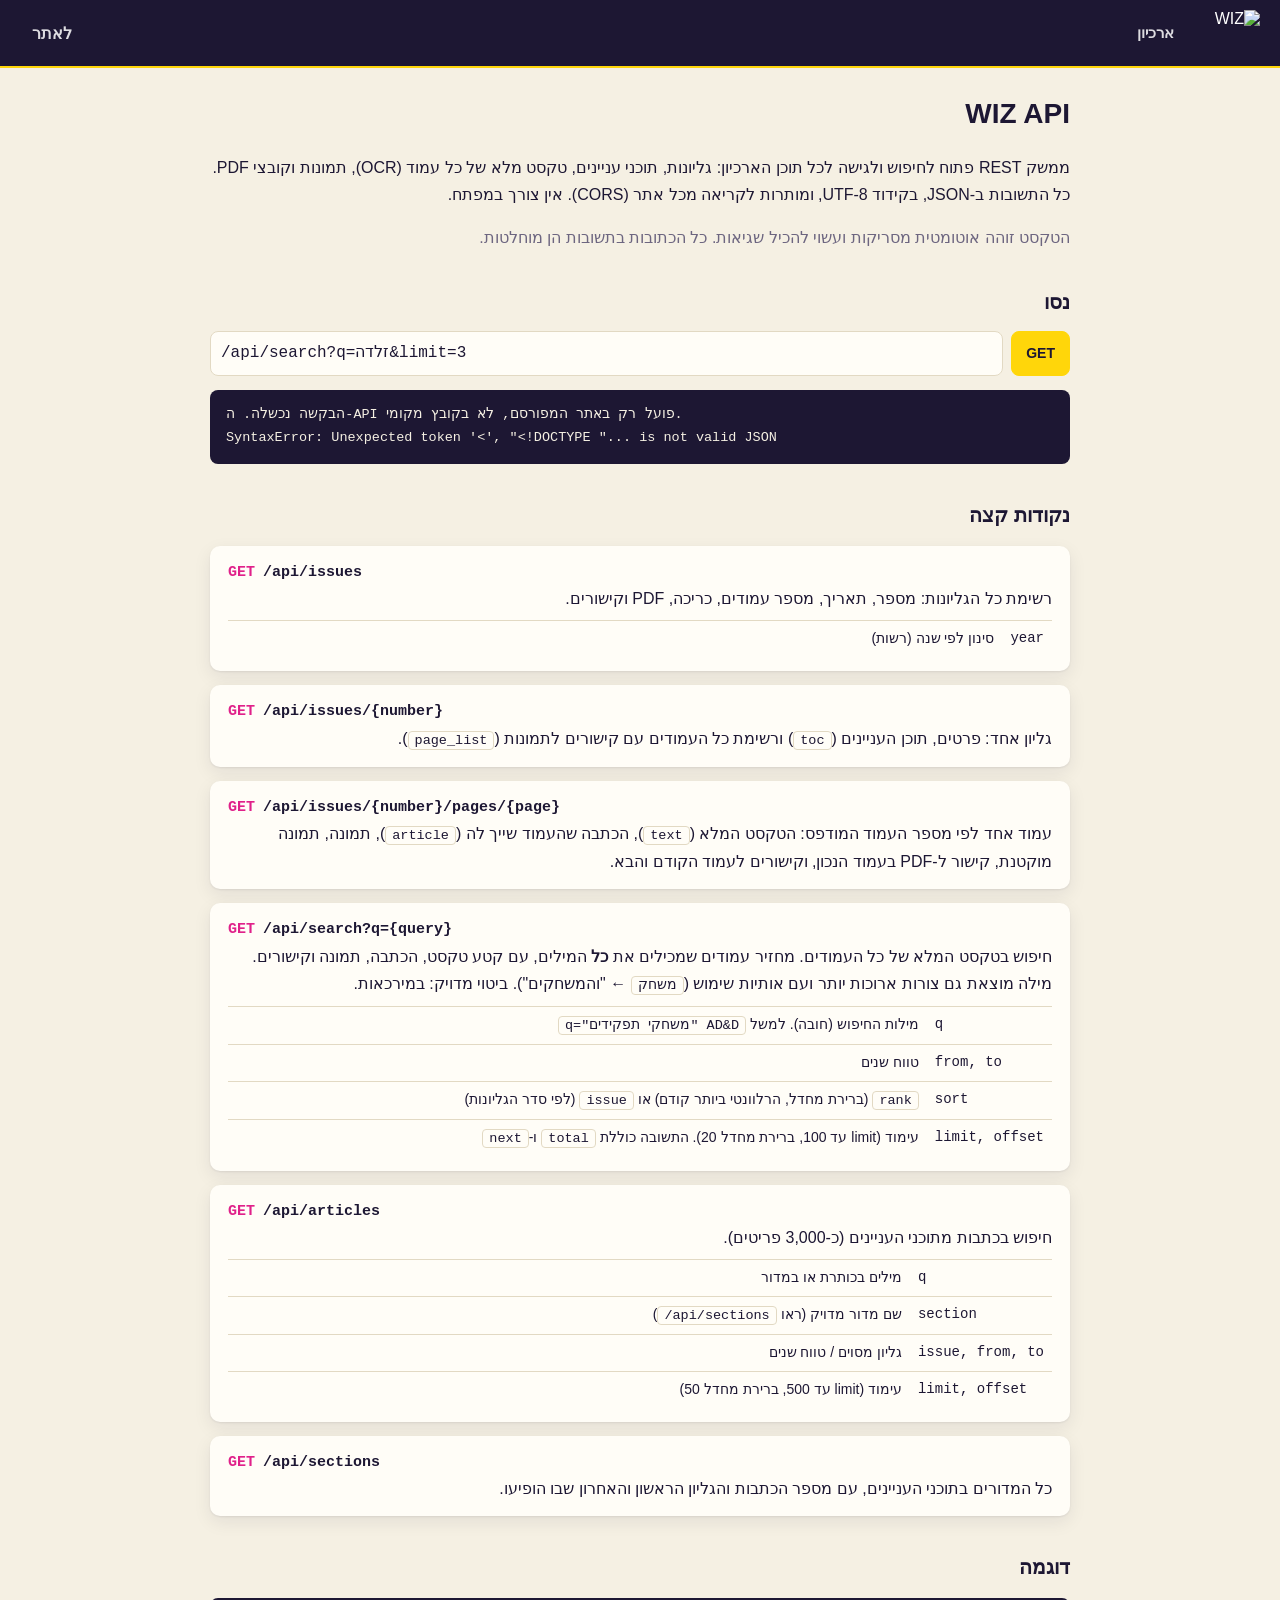
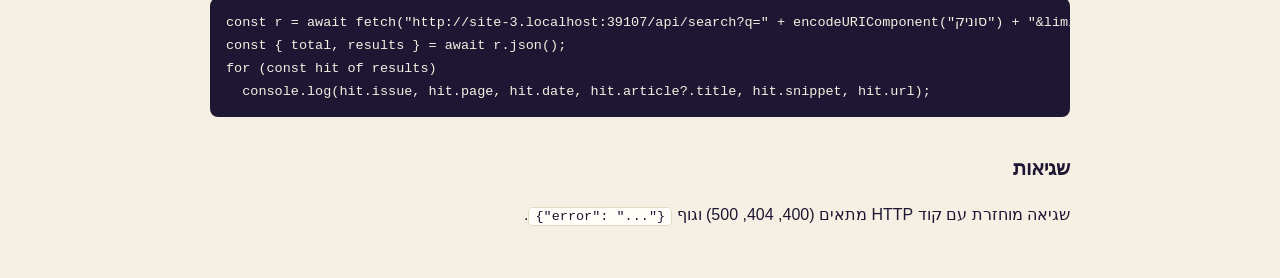
==== site/developers.html @ 5be34686 "Initial import Co-Authored-By: Claude Opus 5.5 <noreply@anthropic.com>" ====
<!doctype html>
<html lang="he" dir="rtl">
<head>
<meta charset="utf-8">
<meta name="viewport" content="width=device-width, initial-scale=1">
<title>WIZ API</title>
<meta name="description" content="API פתוח לחיפוש ולגישה לכל תוכן ארכיון WIZ: גליונות, תוכני עניינים, טקסט מלא, תמונות ו-PDF.">
<link rel="icon" href="favicon.ico" sizes="any">
<link rel="icon" type="image/png" sizes="32x32" href="favicon-32.png">
<link rel="apple-touch-icon" href="apple-touch-icon.png">
<meta property="og:type" content="website">
<meta property="og:title" content="WIZ API – ארכיון ירחון המשחקים">
<meta property="og:description" content="API פתוח לחיפוש בכל 126 גליונות WIZ.">
<meta property="og:url" content="__SITE_URL__/developers">
<meta property="og:image" content="__SITE_URL__/og.jpg">
<meta name="twitter:card" content="summary_large_image">
<link rel="stylesheet" href="style.css">
<style>
  .doc { max-width: 900px; margin: 0 auto; line-height: 1.7; }
  .doc h2 { margin-top: 34px; }
  .doc code, .doc pre { direction: ltr; unicode-bidi: embed; font-family: ui-monospace, Menlo, Consolas, monospace; font-size: 13.5px; }
  .doc code { background: var(--card); padding: 1px 6px; border-radius: 4px; border: 1px solid var(--line); }
  .doc pre { background: #1d1733; color: #f5f0e3; padding: 14px 16px; border-radius: 8px; overflow-x: auto; text-align: left; white-space: pre; }
  .ep { background: var(--card); border-radius: 10px; box-shadow: var(--shadow); padding: 14px 18px; margin: 14px 0; }
  .ep .path { direction: ltr; text-align: left; font-family: ui-monospace, Menlo, monospace; font-weight: 700; font-size: 15px; }
  .ep .path b { color: var(--pink); margin-right: 8px; }
  .ep table { border-collapse: collapse; width: 100%; margin-top: 8px; font-size: 14px; }
  .ep td { border-top: 1px solid var(--line); padding: 6px 8px; vertical-align: top; }
  .ep td:first-child { direction: ltr; text-align: left; font-family: ui-monospace, Menlo, monospace; white-space: nowrap; width: 1%; }
  .try { display: flex; gap: 8px; margin: 10px 0; direction: ltr; }
  .try input { flex: 1; font: inherit; font-family: ui-monospace, Menlo, monospace; padding: 8px 10px; border: 1px solid var(--line); border-radius: 8px; background: var(--card); color: var(--ink); }
  #out { max-height: 420px; }
</style>
</head>
<body>
<header class="top">
  <a href="./" class="logo"><img class="logo-img" src="logo-header.png" alt="WIZ" width="78" height="46"><span class="logo-sub">ארכיון</span></a>
  <nav class="nav" style="margin-inline-start:auto"><a href="./">לאתר</a></nav>
</header>
<main class="doc">
  <h1>WIZ API</h1>
  <p>ממשק REST פתוח לחיפוש ולגישה לכל תוכן הארכיון: גליונות, תוכני עניינים, טקסט מלא של כל עמוד (OCR), תמונות וקובצי PDF.
    כל התשובות ב-JSON, בקידוד UTF-8, ומותרות לקריאה מכל אתר (CORS). אין צורך במפתח.</p>
  <p class="muted">הטקסט זוהה אוטומטית מסריקות ועשוי להכיל שגיאות. כל הכתובות בתשובות הן מוחלטות.</p>

  <h2>נסו</h2>
  <div class="try"><input id="u" value="/api/search?q=זלדה&limit=3"><button class="btn primary" id="go">GET</button></div>
  <pre id="out">…</pre>

  <h2>נקודות קצה</h2>

  <div class="ep"><div class="path"><b>GET</b>/api/issues</div>
    רשימת כל הגליונות: מספר, תאריך, מספר עמודים, כריכה, PDF וקישורים.
    <table><tr><td>year</td><td>סינון לפי שנה (רשות)</td></tr></table></div>

  <div class="ep"><div class="path"><b>GET</b>/api/issues/{number}</div>
    גליון אחד: פרטים, תוכן העניינים (<code>toc</code>) ורשימת כל העמודים עם קישורים לתמונות (<code>page_list</code>).</div>

  <div class="ep"><div class="path"><b>GET</b>/api/issues/{number}/pages/{page}</div>
    עמוד אחד לפי מספר העמוד המודפס: הטקסט המלא (<code>text</code>), הכתבה שהעמוד שייך לה (<code>article</code>),
    תמונה, תמונה מוקטנת, קישור ל-PDF בעמוד הנכון, וקישורים לעמוד הקודם והבא.</div>

  <div class="ep"><div class="path"><b>GET</b>/api/search?q={query}</div>
    חיפוש בטקסט המלא של כל העמודים. מחזיר עמודים שמכילים את <b>כל</b> המילים, עם קטע טקסט, הכתבה, תמונה וקישורים.
    מילה מוצאת גם צורות ארוכות יותר ועם אותיות שימוש (<code>משחק</code> ← "והמשחקים"). ביטוי מדויק: במירכאות.
    <table>
      <tr><td>q</td><td>מילות החיפוש (חובה). למשל <code>q="משחקי תפקידים" AD&amp;D</code></td></tr>
      <tr><td>from, to</td><td>טווח שנים</td></tr>
      <tr><td>sort</td><td><code>rank</code> (ברירת מחדל, הרלוונטי ביותר קודם) או <code>issue</code> (לפי סדר הגליונות)</td></tr>
      <tr><td>limit, offset</td><td>עימוד (limit עד 100, ברירת מחדל 20). התשובה כוללת <code>total</code> ו-<code>next</code></td></tr>
    </table></div>

  <div class="ep"><div class="path"><b>GET</b>/api/articles</div>
    חיפוש בכתבות מתוכני העניינים (כ-3,000 פריטים).
    <table>
      <tr><td>q</td><td>מילים בכותרת או במדור</td></tr>
      <tr><td>section</td><td>שם מדור מדויק (ראו <code>/api/sections</code>)</td></tr>
      <tr><td>issue, from, to</td><td>גליון מסוים / טווח שנים</td></tr>
      <tr><td>limit, offset</td><td>עימוד (limit עד 500, ברירת מחדל 50)</td></tr>
    </table></div>

  <div class="ep"><div class="path"><b>GET</b>/api/sections</div>
    כל המדורים בתוכני העניינים, עם מספר הכתבות והגליון הראשון והאחרון שבו הופיעו.</div>

  <h2>דוגמה</h2>
<pre>const r = await fetch("https://YOUR-SITE.pages.dev/api/search?q=" + encodeURIComponent("סוניק") + "&amp;limit=5");
const { total, results } = await r.json();
for (const hit of results)
  console.log(hit.issue, hit.page, hit.date, hit.article?.title, hit.snippet, hit.url);</pre>

  <h2>שגיאות</h2>
  <p>שגיאה מוחזרת עם קוד HTTP מתאים (400, 404, 500) וגוף <code>{"error": "..."}</code>.</p>
</main>
<script>
  const u = document.getElementById("u"), out = document.getElementById("out");
  async function run() {
    out.textContent = "…";
    try {
      const r = await fetch(u.value);
      out.textContent = r.status + "\n" + JSON.stringify(await r.json(), null, 2);
    } catch (e) { out.textContent = "הבקשה נכשלה. ה-API פועל רק באתר המפורסם, לא בקובץ מקומי.\n" + e; }
  }
  document.getElementById("go").onclick = run;
  u.addEventListener("keydown", e => { if (e.key === "Enter") run(); });
  document.querySelectorAll(".doc pre").forEach(p => { if (p.id !== "out") p.textContent = p.textContent.replace("https://YOUR-SITE.pages.dev", location.origin.startsWith("http") ? location.origin : "https://YOUR-SITE.pages.dev"); });
  if (location.protocol.startsWith("http")) run();
</script>
</body>
</html>
---- site/style.css ----
:root {
  --paper: #f5f0e3;
  --card: #fffdf7;
  --ink: #1d1733;
  --muted: #6d6680;
  --line: #e2d9c3;
  --yellow: #ffd60a;
  --pink: #e0218a;
  --blue: #2350d8;
  --mark: #ffe45c;
  --shadow: 0 1px 2px rgba(29, 23, 51, .08), 0 6px 18px rgba(29, 23, 51, .08);
  --radius: 10px;
  font-family: -apple-system, BlinkMacSystemFont, "Segoe UI", "Arial Hebrew", Arial, sans-serif;
  color: var(--ink);
}
@media (prefers-color-scheme: dark) {
  :root {
    --paper: #15121f;
    --card: #1f1a2e;
    --ink: #ece8f6;
    --muted: #a39cb8;
    --line: #322b47;
    --mark: #8a6d00;
    --shadow: 0 1px 2px rgba(0, 0, 0, .3), 0 6px 18px rgba(0, 0, 0, .25);
  }
}
* { box-sizing: border-box; }
html, body { margin: 0; }
body { background: var(--paper); min-height: 100vh; display: flex; flex-direction: column; }
a { color: inherit; }
main { flex: 1; width: 100%; max-width: 1400px; margin: 0 auto; padding: 24px 20px 40px; }
mark { background: var(--mark); color: inherit; border-radius: 2px; padding: 0 1px; }
button { font: inherit; cursor: pointer; }

/* ---------- header ---------- */
.top {
  position: sticky; top: 0; z-index: 20;
  display: flex; align-items: center; gap: 20px;
  padding: 10px 20px; background: #1d1733; color: #fff;
  box-shadow: 0 2px 0 var(--yellow);
}
.logo-img { height: 46px; width: auto; display: block; }
.logo { display: flex; align-items: center; gap: 8px; text-decoration: none; flex-shrink: 0; }
.logo-w {
  font-size: 34px; font-weight: 900; font-style: italic; letter-spacing: 1px;
  color: var(--yellow); text-shadow: 3px 3px 0 var(--pink); direction: ltr;
}
.logo-sub { font-size: 15px; font-weight: 600; opacity: .85; }
.search { flex: 1; display: flex; max-width: 720px; }
.search input {
  flex: 1; min-width: 0; font: inherit; font-size: 16px; padding: 10px 14px;
  border: 0; border-radius: 8px 0 0 8px; border-start-start-radius: 8px; border-end-start-radius: 8px;
  border-start-end-radius: 0; border-end-end-radius: 0;
  background: #fff; color: #1d1733; outline: none;
}
.search input:focus { box-shadow: inset 0 0 0 2px var(--yellow); }
.search button {
  border: 0; padding: 0 18px; font-weight: 700; background: var(--yellow); color: #1d1733;
  border-start-end-radius: 8px; border-end-end-radius: 8px;
}
.nav { display: flex; gap: 4px; flex-shrink: 0; }
.nav a { text-decoration: none; padding: 8px 12px; border-radius: 6px; font-weight: 600; opacity: .85; }
.nav a:hover { background: rgba(255, 255, 255, .1); opacity: 1; }
.nav a.on { background: var(--yellow); color: #1d1733; opacity: 1; }
.foot { text-align: center; color: var(--muted); font-size: 13px; padding: 18px; border-top: 1px solid var(--line); }

/* ---------- generic ---------- */
h1 { font-size: 28px; margin: 0 0 6px; }
h2 { font-size: 20px; margin: 28px 0 12px; }
.muted { color: var(--muted); }
.pill {
  display: inline-block; font-size: 12px; font-weight: 700; padding: 2px 8px; border-radius: 99px;
  background: var(--ink); color: var(--paper); white-space: nowrap;
}
.pill.est { background: transparent; color: var(--muted); border: 1px dashed var(--muted); font-weight: 500; }
.btn {
  display: inline-flex; align-items: center; gap: 6px; padding: 8px 14px; border-radius: 8px;
  border: 1px solid var(--line); background: var(--card); color: var(--ink); text-decoration: none;
  font-size: 14px; font-weight: 600;
}
.btn:hover { border-color: var(--ink); }
.btn.primary { background: var(--yellow); border-color: var(--yellow); color: #1d1733; }
.chips { display: flex; flex-wrap: wrap; gap: 6px; margin: 4px 0 20px; }
.chip {
  border: 1px solid var(--line); background: var(--card); color: var(--ink);
  padding: 5px 12px; border-radius: 99px; font-size: 14px; text-decoration: none;
}
.chip:hover { border-color: var(--ink); }
.chip.on { background: var(--ink); color: var(--paper); border-color: var(--ink); }
.loading { padding: 60px; text-align: center; color: var(--muted); }

/* ---------- home ---------- */
.stats { color: var(--muted); margin-bottom: 14px; }
.year-h { display: flex; align-items: center; gap: 12px; margin: 30px 0 14px; font-size: 22px; }
.year-h::after { content: ""; flex: 1; height: 2px; background: var(--line); }
.grid { display: grid; grid-template-columns: repeat(auto-fill, minmax(150px, 1fr)); gap: 22px 18px; }
.cover { text-decoration: none; display: block; }
.cover .img {
  aspect-ratio: 3 / 4; border-radius: 4px; overflow: hidden; background: var(--line);
  box-shadow: var(--shadow); transition: transform .15s ease, box-shadow .15s;
}
.cover:hover .img { transform: translateY(-3px) rotate(-.6deg); box-shadow: 0 10px 26px rgba(29, 23, 51, .25); }
.cover img { width: 100%; height: 100%; object-fit: cover; display: block; }
.cover .cap { margin-top: 8px; display: flex; justify-content: space-between; align-items: baseline; gap: 6px; }
.cover .num { font-weight: 800; font-size: 16px; }
.cover .date { font-size: 13px; color: var(--muted); }

/* ---------- issue ---------- */
.issue { display: grid; grid-template-columns: 300px 1fr; gap: 36px; align-items: start; }
.issue .side { position: sticky; top: 84px; }
.issue .side img { width: 100%; border-radius: 4px; box-shadow: var(--shadow); display: block; }
.issue .side .actions { display: flex; flex-wrap: wrap; gap: 8px; margin-top: 14px; }
.issue-nav { display: flex; justify-content: space-between; margin-top: 12px; font-size: 14px; }
.issue-nav a { text-decoration: none; color: var(--muted); }
.issue-nav a:hover { color: var(--ink); }
.toc { list-style: none; margin: 0; padding: 0; background: var(--card); border-radius: var(--radius); box-shadow: var(--shadow); overflow: hidden; }
.toc li a {
  display: grid; grid-template-columns: 56px 1fr auto; gap: 12px; align-items: center;
  padding: 11px 16px; text-decoration: none; border-bottom: 1px solid var(--line);
}
.toc li:last-child a { border-bottom: 0; }
.toc li a:hover { background: color-mix(in srgb, var(--yellow) 22%, transparent); }
.toc .pg { font-weight: 800; color: var(--pink); font-variant-numeric: tabular-nums; direction: ltr; text-align: right; }
.toc .t { font-weight: 600; }
.toc .sec { font-size: 12px; color: var(--muted); font-weight: 600; }
.note { font-size: 13px; color: var(--muted); background: var(--card); border: 1px dashed var(--line); padding: 10px 14px; border-radius: 8px; margin: 10px 0; }
.thumbs { display: grid; grid-template-columns: repeat(auto-fill, minmax(96px, 1fr)); gap: 12px; }
.thumbs a { text-decoration: none; text-align: center; font-size: 12px; color: var(--muted); }
.thumbs img { width: 100%; aspect-ratio: 3 / 4; object-fit: cover; border-radius: 3px; box-shadow: var(--shadow); display: block; margin-bottom: 4px; background: var(--line); }
.thumbs a:hover img { outline: 3px solid var(--yellow); }

/* ---------- reader ---------- */
.reader { display: grid; grid-template-columns: 1fr 340px; gap: 24px; align-items: start; }
.reader.wide { grid-template-columns: 1fr; }
.reader.wide .panel { display: none; }
.rbar { display: flex; flex-wrap: wrap; gap: 8px; align-items: center; margin-bottom: 14px; }
.rbar .title { font-weight: 800; font-size: 18px; margin-inline-end: auto; }
.rbar .title a { text-decoration: none; }
.pager { display: flex; align-items: center; gap: 6px; }
.pager input { width: 56px; font: inherit; padding: 6px; text-align: center; border: 1px solid var(--line); border-radius: 6px; background: var(--card); color: var(--ink); }
.stage { display: flex; justify-content: center; gap: 0; direction: ltr; touch-action: pan-y pinch-zoom; will-change: transform; }
.reader > div { overflow: hidden; }
.pagebox { position: relative; background: var(--line); box-shadow: var(--shadow); max-width: 100%; }
.pagebox img { display: block; max-width: 100%; height: auto; max-height: calc(100vh - 170px); }
.stage.spread .pagebox img { max-height: calc(100vh - 170px); }
.zoomed .pagebox img { max-height: none; }
.hl { position: absolute; background: rgba(255, 214, 10, .45); outline: 2px solid rgba(224, 33, 138, .8); border-radius: 2px; pointer-events: none; mix-blend-mode: multiply; }
.tl { position: absolute; border-radius: 3px; cursor: pointer; transition: background .12s, outline-color .12s; outline: 2px solid transparent; }
.tl:hover { background: rgba(255, 214, 10, .35); outline-color: var(--pink); }
.pagebox:hover .tl { outline-color: rgba(224, 33, 138, .25); }
.panel { position: sticky; top: 84px; max-height: calc(100vh - 110px); overflow: auto; background: var(--card); border-radius: var(--radius); box-shadow: var(--shadow); }
.panel .tabs { display: flex; border-bottom: 1px solid var(--line); position: sticky; top: 0; background: var(--card); }
.panel .tabs button { flex: 1; border: 0; background: none; padding: 11px; font-weight: 700; color: var(--muted); border-bottom: 3px solid transparent; }
.panel .tabs button.on { color: var(--ink); border-bottom-color: var(--pink); }
.panel .body { padding: 14px 16px; }
.ocr { white-space: pre-wrap; font-size: 14px; line-height: 1.65; unicode-bidi: plaintext; }
.ptoc a { display: flex; gap: 10px; padding: 7px 4px; text-decoration: none; border-bottom: 1px solid var(--line); font-size: 14px; }
.ptoc a.cur { background: color-mix(in srgb, var(--yellow) 30%, transparent); font-weight: 700; }
.ptoc .pg { color: var(--pink); font-weight: 800; min-width: 28px; }
.hits-nav { font-size: 13px; color: var(--muted); margin-inline-start: 8px; }

/* ---------- search ---------- */
.sfilters { display: flex; flex-wrap: wrap; gap: 10px; align-items: center; margin: 6px 0 18px; font-size: 14px; }
.sfilters select { font: inherit; padding: 5px 8px; border-radius: 6px; border: 1px solid var(--line); background: var(--card); color: var(--ink); }
.arts { display: grid; grid-template-columns: repeat(auto-fill, minmax(280px, 1fr)); gap: 10px; margin-bottom: 8px; }
.art { display: flex; gap: 12px; align-items: center; padding: 10px 12px; background: var(--card); border-radius: 8px; box-shadow: var(--shadow); text-decoration: none; }
.art img { width: 42px; aspect-ratio: 3/4; object-fit: cover; border-radius: 2px; }
.art .t { font-weight: 700; }
.art .m { font-size: 12px; color: var(--muted); }
.ghead { display: flex; align-items: center; gap: 10px; margin: 26px 0 10px; }
.ghead a { font-weight: 800; font-size: 17px; text-decoration: none; }
.ghead .c { font-size: 13px; color: var(--muted); }
.hit { display: grid; grid-template-columns: 70px 1fr; gap: 14px; padding: 10px; border-radius: 8px; text-decoration: none; }
.hit:hover { background: var(--card); box-shadow: var(--shadow); }
.hit img { width: 70px; aspect-ratio: 3/4; object-fit: cover; border-radius: 3px; background: var(--line); }
.hit .m { font-size: 13px; color: var(--muted); margin-bottom: 4px; }
.hit .m b { color: var(--ink); }
.hit .s { font-size: 14px; line-height: 1.6; unicode-bidi: plaintext; }
.more { margin: 20px auto; display: block; }
.help { background: var(--card); padding: 16px 20px; border-radius: var(--radius); box-shadow: var(--shadow); line-height: 1.8; }
.help code { background: var(--paper); padding: 1px 6px; border-radius: 4px; }

/* ---------- articles ---------- */
.atable { width: 100%; border-collapse: collapse; background: var(--card); border-radius: var(--radius); overflow: hidden; box-shadow: var(--shadow); }
.atable th, .atable td { text-align: right; padding: 9px 14px; border-bottom: 1px solid var(--line); font-size: 14px; }
.atable th { background: var(--ink); color: var(--paper); font-weight: 700; cursor: pointer; user-select: none; white-space: nowrap; }
.atable tr:hover td { background: color-mix(in srgb, var(--yellow) 18%, transparent); }
.atable a { text-decoration: none; font-weight: 600; }
.afilter { display: flex; gap: 10px; flex-wrap: wrap; margin-bottom: 14px; }
.afilter input, .afilter select { font: inherit; padding: 8px 12px; border: 1px solid var(--line); border-radius: 8px; background: var(--card); color: var(--ink); }
.afilter input { flex: 1; min-width: 200px; }

@media (max-width: 900px) {
  .top { flex-wrap: wrap; gap: 10px; }
  .search { order: 3; flex-basis: 100%; max-width: none; }
  .issue, .reader { grid-template-columns: 1fr; }
  .issue .side { position: static; max-width: 280px; }
  .panel { position: static; max-height: none; }
  main { padding: 16px; }
}

/* ---------- phones ---------- */
@media (max-width: 700px) {
  main { padding: 12px 12px 90px; }
  .top { padding: 8px 12px; gap: 8px; }
  .logo-img { height: 36px; }
  .logo-sub { display: none; }
  .nav { margin-inline-start: auto; }
  .nav a { padding: 6px 9px; font-size: 15px; }
  .search input { font-size: 16px; padding: 9px 12px; }
  h1 { font-size: 23px; }
  .foot { padding-bottom: 80px; }

  /* home */
  .grid { grid-template-columns: repeat(auto-fill, minmax(120px, 1fr)); gap: 16px 12px; }
  .chips { flex-wrap: nowrap; overflow-x: auto; padding-bottom: 4px; }
  .chip { flex-shrink: 0; }

  /* issue page: small cover beside the buttons */
  .issue { gap: 18px; }
  .issue .side { display: grid; grid-template-columns: 110px 1fr; gap: 12px; align-items: start; max-width: none; }
  .issue .side > a img { width: 110px; }
  .issue .side .actions { margin-top: 0; flex-direction: column; align-items: stretch; }
  .issue .side .issue-nav { grid-column: 1 / -1; margin-top: 0; }
  .toc li a { grid-template-columns: 44px 1fr; padding: 10px 12px; }
  .toc .sec { grid-column: 2; margin-top: -4px; }
  .thumbs { grid-template-columns: repeat(auto-fill, minmax(72px, 1fr)); gap: 8px; }

  /* reader: page full width, controls in a bar at the bottom */
  .rbar { gap: 6px; margin-bottom: 8px; }
  .rbar .title { font-size: 15px; flex-basis: 100%; }
  #tspread, #twide { display: none; }
  .pager {
    position: fixed; z-index: 30; bottom: 0; left: 0; right: 0; justify-content: center; gap: 10px;
    padding: 8px 12px calc(8px + env(safe-area-inset-bottom)); background: #1d1733; color: #fff;
    box-shadow: 0 -2px 0 var(--yellow);
  }
  .pager .btn { padding: 10px 22px; font-size: 18px; }
  .pager input { width: 52px; font-size: 16px; }
  .stage { margin: 0 -12px; }
  .pagebox { box-shadow: none; }
  .pagebox img, .stage.spread .pagebox img { max-height: none; width: 100%; }
  .panel .tabs { position: static; }
  .hits-nav { flex-basis: 100%; margin: 0; }

  /* search */
  .sfilters span[style] { margin-inline-start: 0 !important; }
  .hit { grid-template-columns: 56px 1fr; gap: 10px; padding: 8px 0; }
  .hit img { width: 56px; }
  .arts { grid-template-columns: 1fr; }

  /* articles: table becomes a list */
  .atable thead { display: none; }
  .atable, .atable tbody, .atable tr, .atable td { display: block; width: 100%; }
  .atable tr { display: grid; grid-template-columns: auto auto 1fr; grid-template-areas: "num title title" "num page sec";
    column-gap: 8px; padding: 9px 12px; border-bottom: 1px solid var(--line); }
  .atable td { border: 0; padding: 0; width: auto; }
  .atable td:nth-child(1) { grid-area: num; font-weight: 800; min-width: 38px; }
  .atable td:nth-child(1)::before { content: "#"; color: var(--muted); font-weight: 400; }
  .atable td:nth-child(2) { display: none; }
  .atable td:nth-child(3) { grid-area: page; font-size: 12px; color: var(--muted); }
  .atable td:nth-child(3)::before { content: "עמ' "; }
  .atable td:nth-child(4) { grid-area: sec; font-size: 12px; }
  .atable td:nth-child(5) { grid-area: title; }
  .afilter input { min-width: 0; }
}
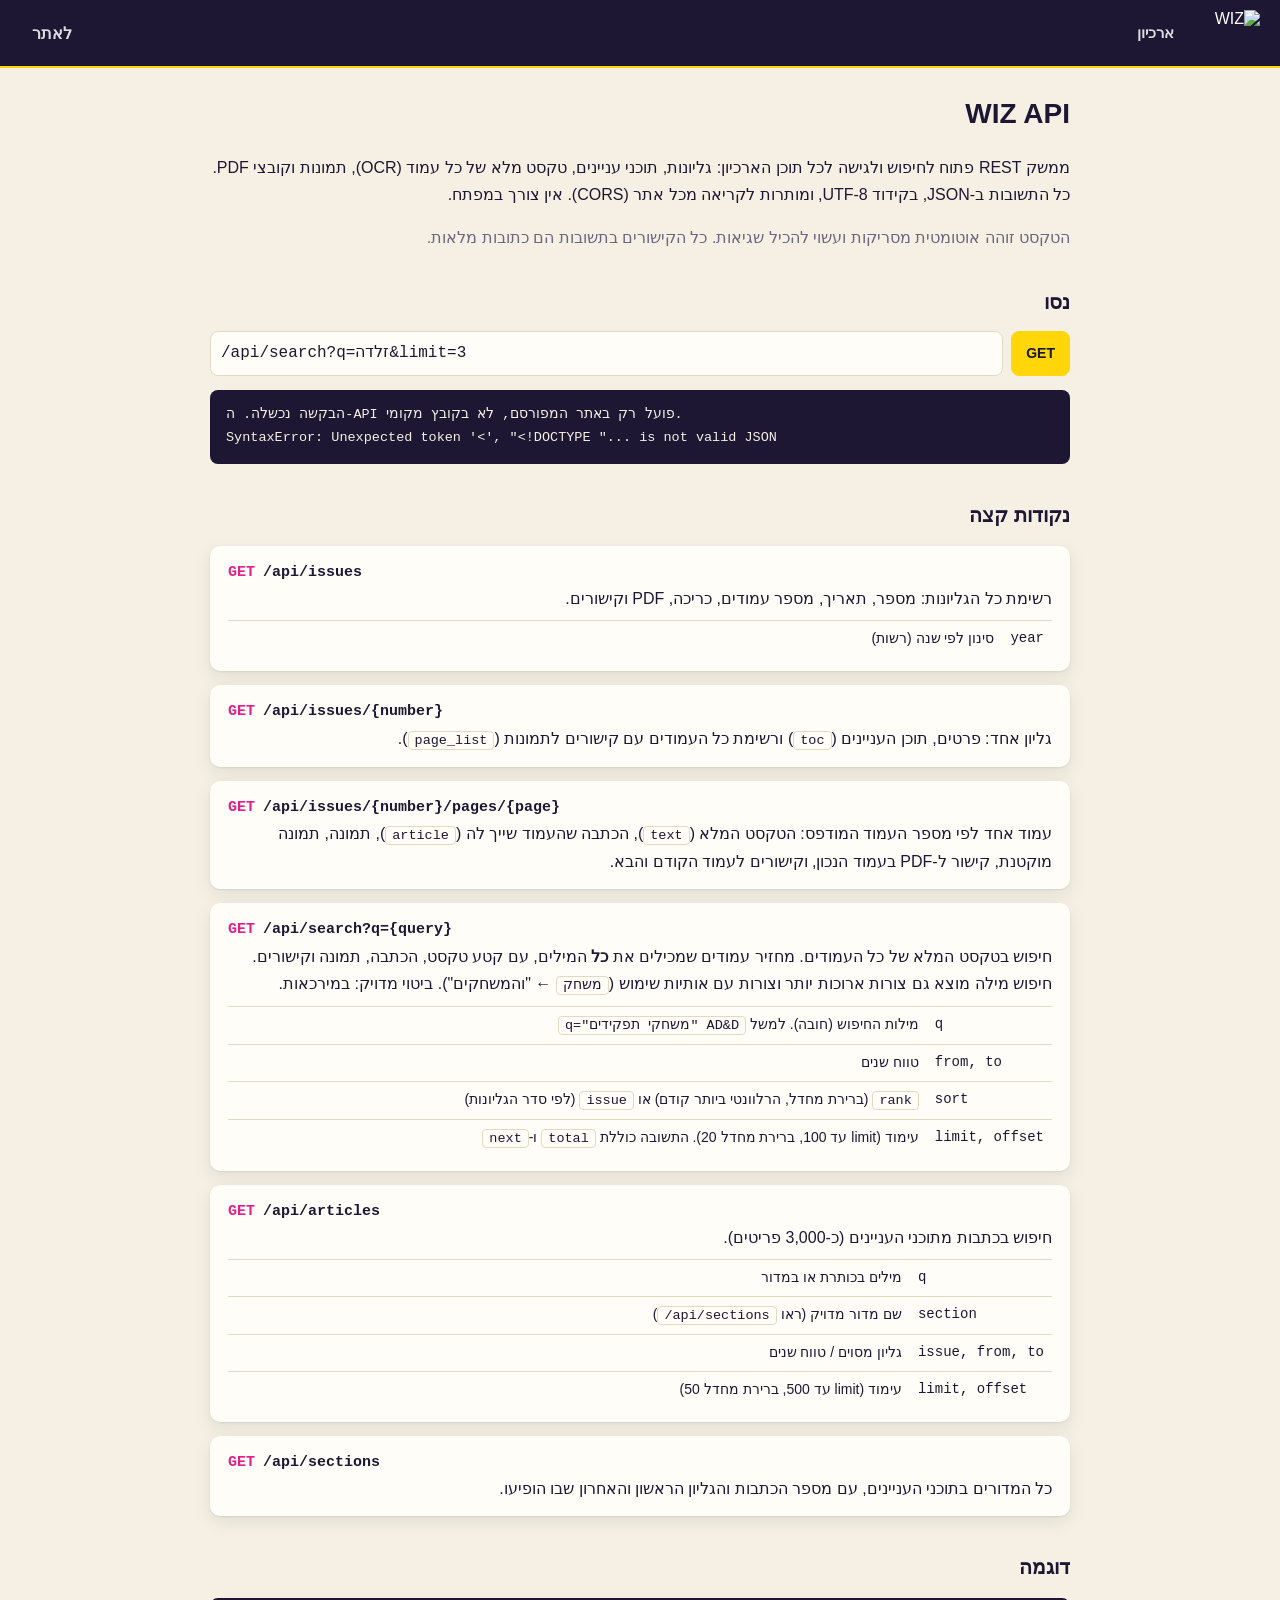
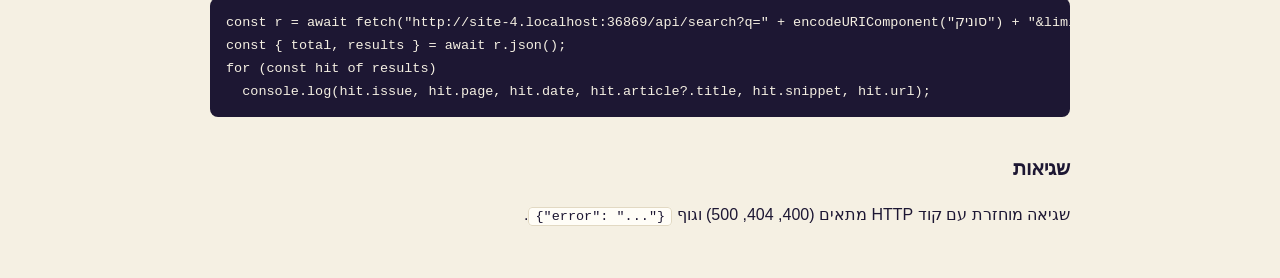
==== commit dea12281: "Site UI: fix Hebrew wording, singular counts and mixed-direction titles - counts of 1 read 'עמוד אחד" ====
--- a/site/developers.html
+++ b/site/developers.html
@@ -41,7 +41,7 @@
   <h1>WIZ API</h1>
   <p>ממשק REST פתוח לחיפוש ולגישה לכל תוכן הארכיון: גליונות, תוכני עניינים, טקסט מלא של כל עמוד (OCR), תמונות וקובצי PDF.
     כל התשובות ב-JSON, בקידוד UTF-8, ומותרות לקריאה מכל אתר (CORS). אין צורך במפתח.</p>
-  <p class="muted">הטקסט זוהה אוטומטית מסריקות ועשוי להכיל שגיאות. כל הכתובות בתשובות הן מוחלטות.</p>
+  <p class="muted">הטקסט זוהה אוטומטית מסריקות ועשוי להכיל שגיאות. כל הקישורים בתשובות הם כתובות מלאות.</p>
 
   <h2>נסו</h2>
   <div class="try"><input id="u" value="/api/search?q=זלדה&limit=3"><button class="btn primary" id="go">GET</button></div>
@@ -62,7 +62,7 @@
 
   <div class="ep"><div class="path"><b>GET</b>/api/search?q={query}</div>
     חיפוש בטקסט המלא של כל העמודים. מחזיר עמודים שמכילים את <b>כל</b> המילים, עם קטע טקסט, הכתבה, תמונה וקישורים.
-    מילה מוצאת גם צורות ארוכות יותר ועם אותיות שימוש (<code>משחק</code> ← "והמשחקים"). ביטוי מדויק: במירכאות.
+    חיפוש מילה מוצא גם צורות ארוכות יותר וצורות עם אותיות שימוש (<code>משחק</code> ← "והמשחקים"). ביטוי מדויק: במירכאות.
     <table>
       <tr><td>q</td><td>מילות החיפוש (חובה). למשל <code>q="משחקי תפקידים" AD&amp;D</code></td></tr>
       <tr><td>from, to</td><td>טווח שנים</td></tr>
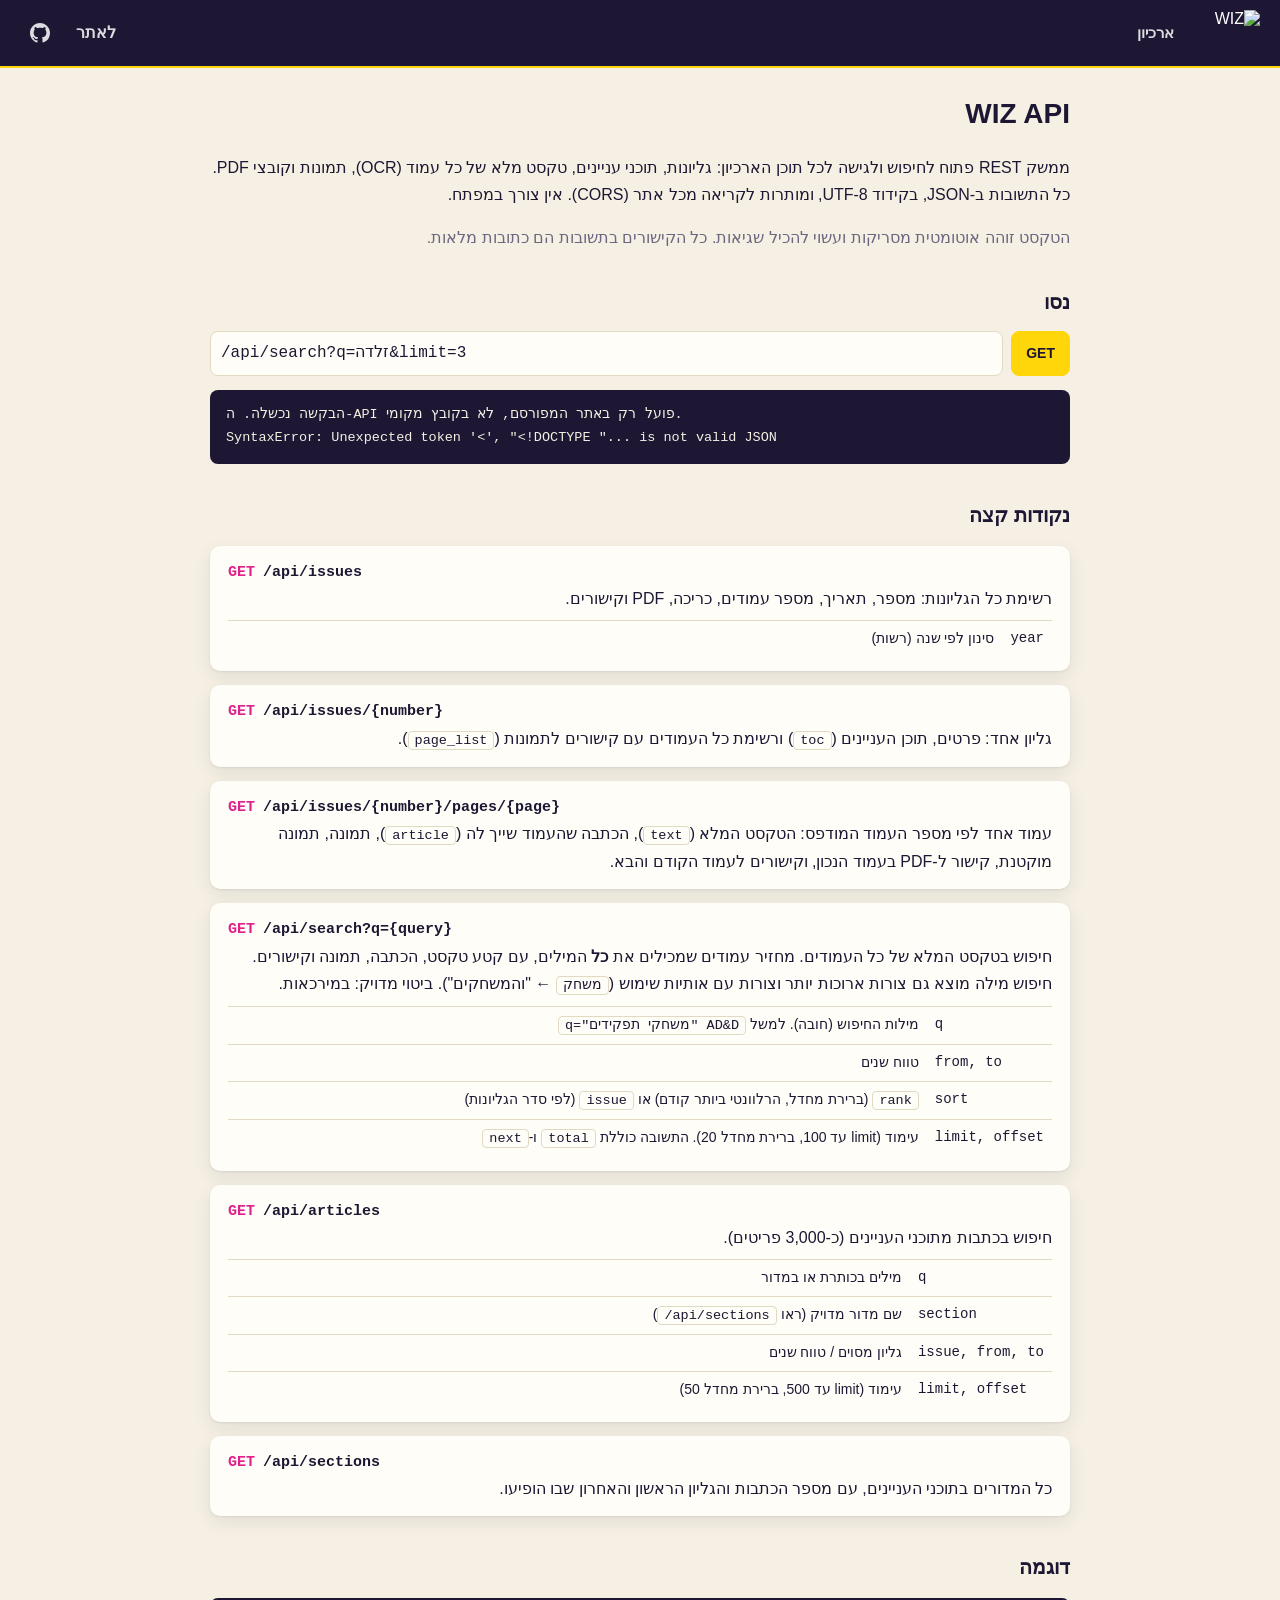
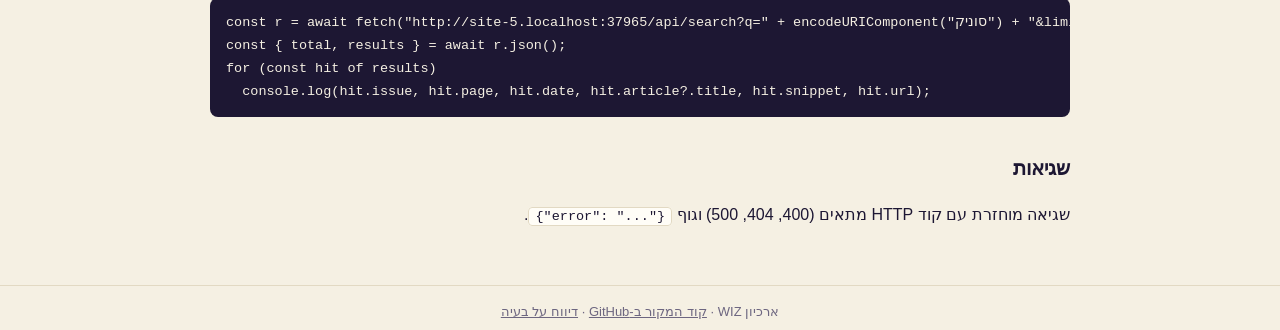
==== commit 547dcd1c: "Site: GitHub link in the header, 'report a problem' in the footer A GitHub icon at the end of the to" ====
--- a/site/developers.html
+++ b/site/developers.html
@@ -35,7 +35,7 @@
 <body>
 <header class="top">
   <a href="./" class="logo"><img class="logo-img" src="logo-header.png" alt="WIZ" width="78" height="46"><span class="logo-sub">ארכיון</span></a>
-  <nav class="nav" style="margin-inline-start:auto"><a href="./">לאתר</a></nav>
+  <nav class="nav" style="margin-inline-start:auto"><a href="./">לאתר</a><a href="https://github.com/anetanel/wiz-archive" class="gh" target="_blank" rel="noopener" title="קוד המקור ב-GitHub" aria-label="קוד המקור ב-GitHub"><svg viewBox="0 0 16 16" width="20" height="20" aria-hidden="true"><path fill="currentColor" d="M8 0C3.58 0 0 3.58 0 8c0 3.54 2.29 6.53 5.47 7.59.4.07.55-.17.55-.38 0-.19-.01-.82-.01-1.49-2.01.37-2.53-.49-2.69-.94-.09-.23-.48-.94-.82-1.13-.28-.15-.68-.52-.01-.53.63-.01 1.08.58 1.23.82.72 1.21 1.87.87 2.33.66.07-.52.28-.87.51-1.07-1.78-.2-3.64-.89-3.64-3.95 0-.87.31-1.59.82-2.15-.08-.2-.36-1.02.08-2.12 0 0 .67-.21 2.2.82.64-.18 1.32-.27 2-.27.68 0 1.36.09 2 .27 1.53-1.04 2.2-.82 2.2-.82.44 1.1.16 1.92.08 2.12.51.56.82 1.27.82 2.15 0 3.07-1.87 3.75-3.65 3.95.29.25.54.73.54 1.48 0 1.07-.01 1.93-.01 2.2 0 .21.15.46.55.38A8.013 8.013 0 0016 8c0-4.42-3.58-8-8-8z"/></svg></a></nav>
 </header>
 <main class="doc">
   <h1>WIZ API</h1>
@@ -91,6 +91,9 @@
   <h2>שגיאות</h2>
   <p>שגיאה מוחזרת עם קוד HTTP מתאים (400, 404, 500) וגוף <code>{"error": "..."}</code>.</p>
 </main>
+<footer class="foot">
+  ארכיון WIZ · <a href="https://github.com/anetanel/wiz-archive" target="_blank" rel="noopener">קוד המקור ב-GitHub</a> · <a id="report" href="https://github.com/anetanel/wiz-archive/issues/new" target="_blank" rel="noopener">דיווח על בעיה</a>
+</footer>
 <script>
   const u = document.getElementById("u"), out = document.getElementById("out");
   async function run() {
--- a/site/style.css
+++ b/site/style.css
@@ -26,6 +26,8 @@
 }
 * { box-sizing: border-box; }
 html, body { margin: 0; }
+/* no double-tap-to-zoom (iOS Safari zoomed the site on quick taps on the page buttons); pinch still works */
+html, button, .btn, a, input { touch-action: manipulation; }
 body { background: var(--paper); min-height: 100vh; display: flex; flex-direction: column; }
 a { color: inherit; }
 main { flex: 1; width: 100%; max-width: 1400px; margin: 0 auto; padding: 24px 20px 40px; }
@@ -62,6 +64,8 @@
 .nav a { text-decoration: none; padding: 8px 12px; border-radius: 6px; font-weight: 600; opacity: .85; }
 .nav a:hover { background: rgba(255, 255, 255, .1); opacity: 1; }
 .nav a.on { background: var(--yellow); color: #1d1733; opacity: 1; }
+.nav a.gh { display: inline-flex; align-items: center; padding-inline: 10px; }
+.nav a.gh svg { display: block; }
 .foot { text-align: center; color: var(--muted); font-size: 13px; padding: 18px; border-top: 1px solid var(--line); }
 
 /* ---------- generic ---------- */
@@ -141,9 +145,14 @@
 .stage { display: flex; justify-content: center; gap: 0; direction: ltr; touch-action: pan-y pinch-zoom; will-change: transform; }
 .reader > div { overflow: hidden; }
 .pagebox { position: relative; background: var(--line); box-shadow: var(--shadow); max-width: 100%; }
-.pagebox img { display: block; max-width: 100%; height: auto; max-height: calc(100vh - 170px); }
-.stage.spread .pagebox img { max-height: calc(100vh - 170px); }
+.pagebox img { display: block; max-width: 100%; height: auto; max-height: calc(100vh - 200px); }
+.stage.spread .pagebox img { max-height: calc(100vh - 200px); }
 .zoomed .pagebox img { max-height: none; }
+.pagebox img { cursor: zoom-in; }
+.zoomed .pagebox img { cursor: zoom-out; }
+.khelp { text-align: center; font-size: 12.5px; color: var(--muted); margin-top: 10px; }
+kbd { display: inline-block; min-width: 1.6em; padding: 1px 5px; border: 1px solid var(--line); border-bottom-width: 2px;
+  border-radius: 4px; background: var(--card); color: var(--ink); font: 600 12px/1.4 ui-monospace, monospace; text-align: center; }
 .hl { position: absolute; background: rgba(255, 214, 10, .45); outline: 2px solid rgba(224, 33, 138, .8); border-radius: 2px; pointer-events: none; mix-blend-mode: multiply; }
 .tl { position: absolute; border-radius: 3px; cursor: pointer; transition: background .12s, outline-color .12s; outline: 2px solid transparent; }
 .tl:hover { background: rgba(255, 214, 10, .35); outline-color: var(--pink); }
@@ -157,6 +166,9 @@
 .ptoc a { display: flex; gap: 10px; padding: 7px 4px; text-decoration: none; border-bottom: 1px solid var(--line); font-size: 14px; }
 .ptoc a.cur { background: color-mix(in srgb, var(--yellow) 30%, transparent); font-weight: 700; }
 .ptoc .pg { color: var(--pink); font-weight: 800; min-width: 28px; }
+/* TOC entries whose pages are missing from the scan */
+.gone { opacity: .6; cursor: default; }
+.gone-l { font-size: 11px; font-weight: 600; color: var(--muted); border: 1px dashed var(--muted); border-radius: 4px; padding: 0 5px; white-space: nowrap; }
 .hits-nav { font-size: 13px; color: var(--muted); margin-inline-start: 8px; }
 
 /* ---------- search ---------- */
@@ -228,18 +240,39 @@
 
   /* reader: page full width, controls in a bar at the bottom */
   .rbar { gap: 6px; margin-bottom: 8px; }
-  .rbar .title { font-size: 15px; flex-basis: 100%; }
+  /* title (one line, cut with …) and the PDF button share the row */
+  .rbar .title { font-size: 15px; flex: 1 1 0; min-width: 0; white-space: nowrap; overflow: hidden; text-overflow: ellipsis; }
+  .rbar > .btn { padding: 5px 12px; font-size: 14px; flex-shrink: 0; }
   #tspread, #twide { display: none; }
   .pager {
     position: fixed; z-index: 30; bottom: 0; left: 0; right: 0; justify-content: center; gap: 10px;
     padding: 8px 12px calc(8px + env(safe-area-inset-bottom)); background: #1d1733; color: #fff;
     box-shadow: 0 -2px 0 var(--yellow);
   }
-  .pager .btn { padding: 10px 22px; font-size: 18px; }
+  .pager .btn { padding: 10px 20px; font-size: 18px; }
+  .pager > span { white-space: nowrap; }
+  #pzoom, #ptocbtn { padding: 10px 14px; }
+  /* TOC bottom sheet (☰ in the page bar) */
+  .sheet { position: fixed; inset: 0; z-index: 40; }
+  .sheet[hidden] { display: none; }
+  .sheet-bg { position: absolute; inset: 0; background: rgba(0, 0, 0, .45); }
+  .sheet-box { position: absolute; left: 0; right: 0; bottom: 0; max-height: 75vh; display: flex; flex-direction: column;
+    background: var(--card); border-radius: 14px 14px 0 0; box-shadow: 0 -4px 20px rgba(0, 0, 0, .25);
+    padding-bottom: env(safe-area-inset-bottom); }
+  .sheet-h { display: flex; align-items: center; justify-content: space-between; gap: 8px; padding: 10px 14px; border-bottom: 1px solid var(--line); }
+  .sheet-h .btn { padding: 4px 12px; }
+  .sheet-body { overflow: auto; overscroll-behavior: contain; padding: 4px 14px 10px; }
+  .sheet-body .ptoc a { padding: 11px 4px; font-size: 15px; }
+  #pzoom.on { background: var(--yellow); border-color: var(--yellow); }
   .pager input { width: 52px; font-size: 16px; }
-  .stage { margin: 0 -12px; }
+  /* page zoom (addPinchZoom): no browser pinch-zoom over the page; when zoomed, all drags move the page */
+  .stage { margin: 0 -12px; touch-action: pan-y; transform-origin: 0 0; }
+  .stage.pz { touch-action: none; }
   .pagebox { box-shadow: none; }
-  .pagebox img, .stage.spread .pagebox img { max-height: none; width: 100%; }
+  /* max-height is set by fitPhone() so the whole page shows above the page bar */
+  .pagebox img, .stage.spread .pagebox img { max-height: none; width: auto; max-width: 100%; }
+  .khelp { display: none; }
+  .pagebox img { cursor: auto; }
   .panel .tabs { position: static; }
   .hits-nav { flex-basis: 100%; margin: 0; }
 
@@ -264,3 +297,11 @@
   .atable td:nth-child(5) { grid-area: title; }
   .afilter input { min-width: 0; }
 }
+
+/* narrow phones (iPhone SE): the page bar keeps to one row */
+@media (max-width: 380px) {
+  .pager { gap: 6px; }
+  .pager .plabel { display: none; }
+  .pager .btn { padding: 10px 14px; }
+  #pzoom, #ptocbtn { padding: 10px 11px; }
+}
